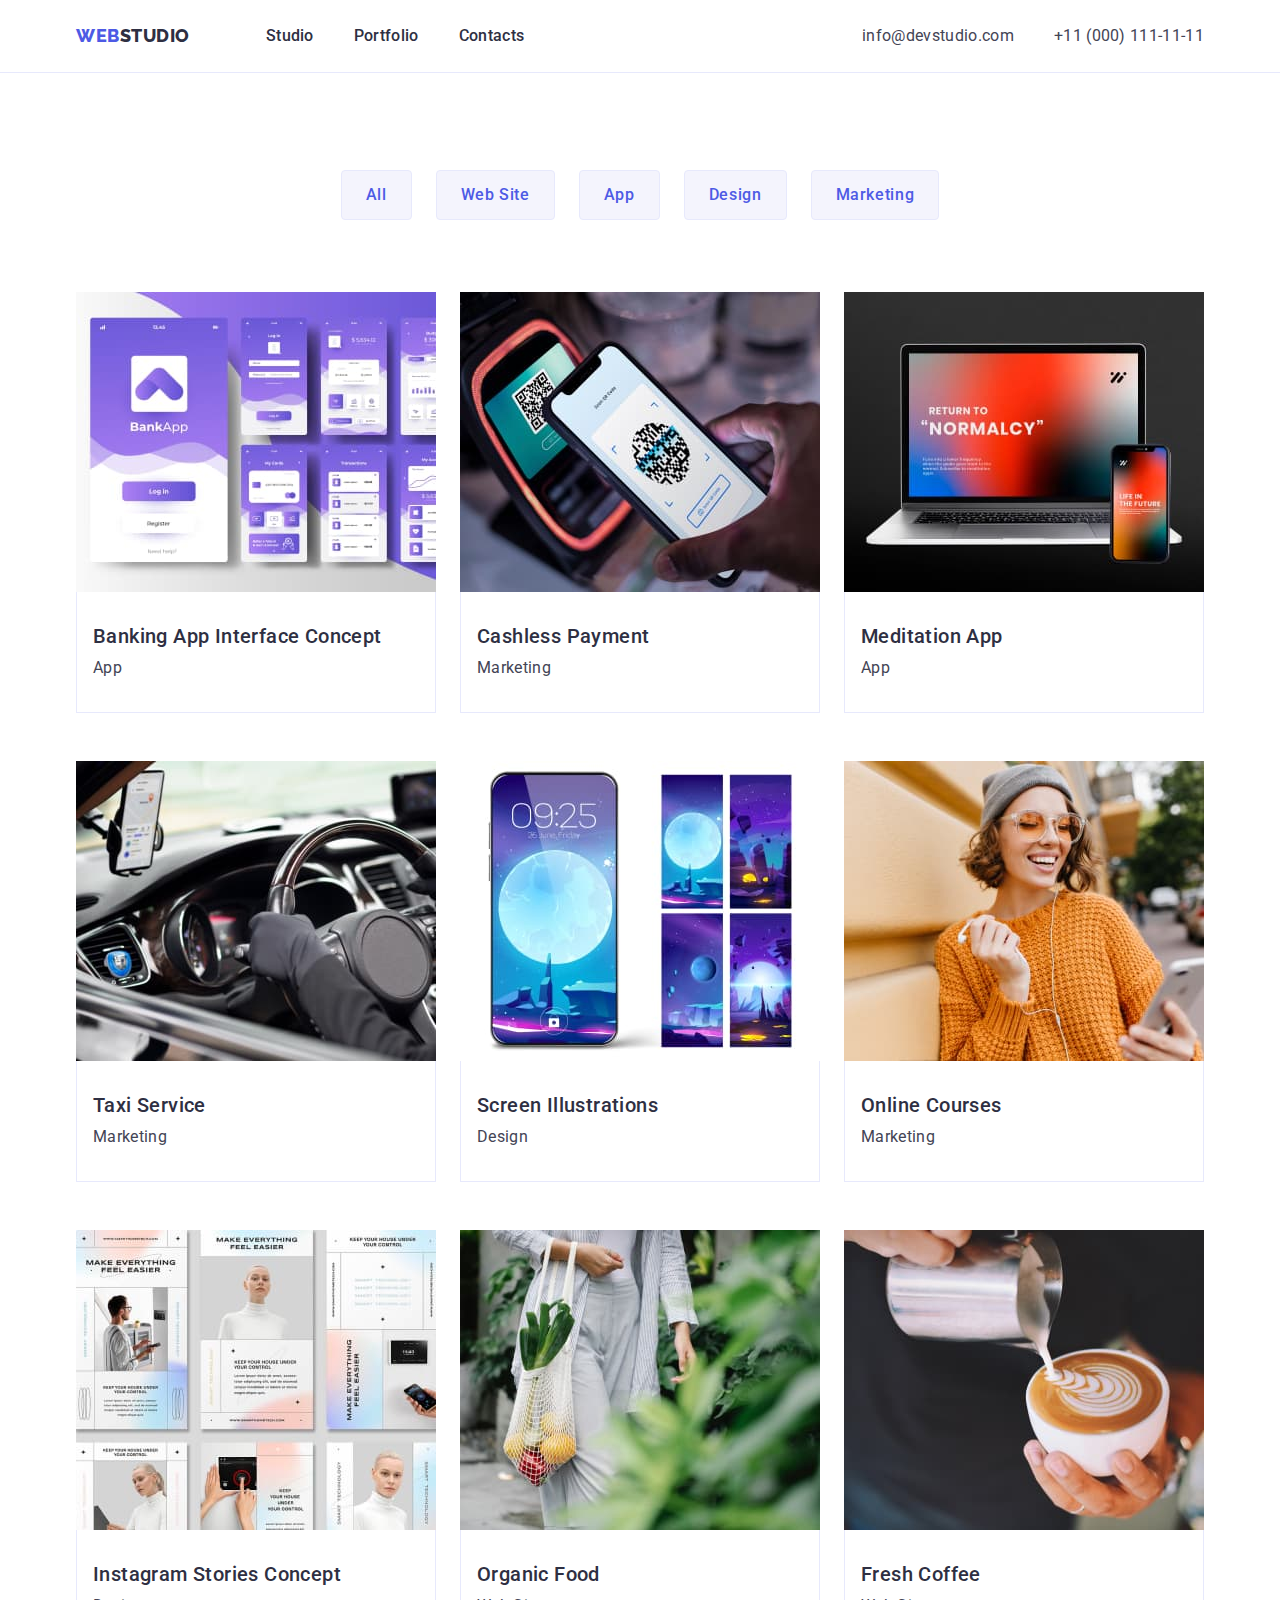
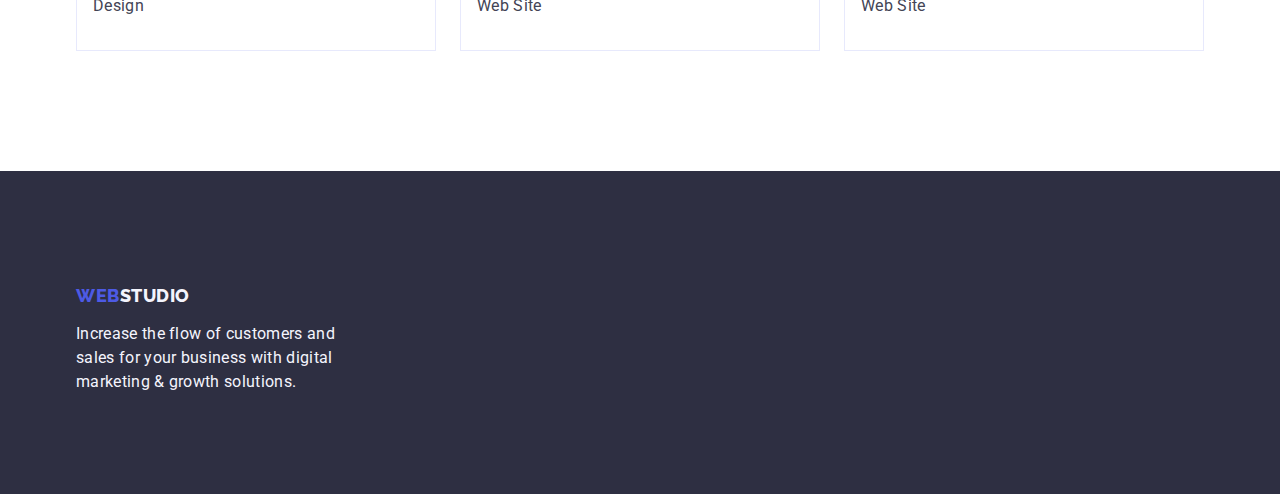
==== portfolio.html @ a6ac9566 "Initial commit" ====
<!DOCTYPE html>
<html lang="en">
  <head>
    <meta charset="UTF-8" />
    <meta name="viewport" content="width=device-width, initial-scale=1.0" />
    <title>WebStudio</title>
    <link rel="preconnect" href="https://fonts.googleapis.com" />
    <link rel="preconnect" href="https://fonts.gstatic.com" crossorigin />
    <link
      href="https://fonts.googleapis.com/css2?family=Raleway:wght@800&family=Roboto:wght@400;500;700;900&display=swap"
      rel="stylesheet"
    />
    <link
      rel="stylesheet"
      href="https://cdn.jsdelivr.net/npm/modern-normalize@2.0.0/modern-normalize.min.css"
    />
    <link rel="stylesheet" href="./css/styles.css" />
  </head>
  <body>
    <header class="header">
      <div class="container header-container">
        <nav class="header-navigation">
          <a href="./index.html" class="logo logo-header link"
            >Web<span class="studio">Studio</span></a
          >
          <ul class="list menu-nav">
            <li><a class="link menu" href="./index.html">Studio</a></li>
            <li><a class="link menu" href="./portfolio.html">Portfolio</a></li>
            <li><a class="link menu" href="">Contacts</a></li>
          </ul>
        </nav>
        <address class="address">
          <ul class="list contacts-list">
            <li>
              <a class="link address-info" href="mailto:info@devstudio.com">info@devstudio.com</a>
            </li>
            <li>
              <a class="link address-info" href="tel:+110001111111">+11 (000) 111-11-11</a>
            </li>
          </ul>
        </address>
      </div>
    </header>
    <main>
      <section class="portfolio">
        <div class="container">
          <h1 class="hidden">Filters</h1>
          <ul class="list list-button">
            <li><button type="button" class="portfolio-btn">All</button></li>
            <li><button type="button" class="portfolio-btn">Web Site</button></li>
            <li><button type="button" class="portfolio-btn">App</button></li>
            <li><button type="button" class="portfolio-btn">Design</button></li>
            <li><button type="button" class="portfolio-btn">Marketing</button></li>
          </ul>

          <ul class="list gallery-list">
            <li class="gallery-items">
              <a href="#" class="link">
                <img
                  src="./images/portfolio/img11.jpg"
                  alt="banking app"
                  width="360"
                  height="300"
                />
                <div class="gallery-content">
                  <h2 class="title">Banking App Interface Concept</h2>
                  <p class="subtitle">App</p>
                </div>
              </a>
            </li>
            <li class="gallery-items">
              <a href="#" class="link">
                <img
                  src="./images/portfolio/img12.jpg"
                  alt="cashless payment"
                  width="360"
                  height="300"
                />
                <div class="gallery-content">
                  <h2 class="title">Cashless Payment</h2>
                  <p class="subtitle">Marketing</p>
                </div>
              </a>
            </li>
            <li class="gallery-items">
              <a href="#" class="link">
                <img
                  src="./images/portfolio/img13.jpg"
                  alt="meditation app"
                  width="360"
                  height="300"
                />
                <div class="gallery-content">
                  <h2 class="title">Meditation App</h2>
                  <p class="subtitle">App</p>
                </div>
              </a>
            </li>
            <li class="gallery-items">
              <a href="#" class="link">
                <img
                  src="./images/portfolio/img14.jpg"
                  alt="taxi service"
                  width="360"
                  height="300"
                />
                <div class="gallery-content">
                  <h2 class="title">Taxi Service</h2>
                  <p class="subtitle">Marketing</p>
                </div>
              </a>
            </li>
            <li class="gallery-items">
              <a href="#" class="link">
                <img
                  src="./images/portfolio/img15.jpg"
                  alt="screen illustrations"
                  width="360"
                  height="300"
                />
                <div class="gallery-content">
                  <h2 class="title">Screen Illustrations</h2>
                  <p class="subtitle">Design</p>
                </div>
              </a>
            </li>
            <li class="gallery-items">
              <a href="#" class="link">
                <img
                  src="./images/portfolio/img16.jpg"
                  alt="online courses"
                  width="360"
                  height="300"
                />
                <div class="gallery-content">
                  <h2 class="title">Online Courses</h2>
                  <p class="subtitle">Marketing</p>
                </div>
              </a>
            </li>
            <li class="gallery-items">
              <a href="#" class="link">
                <img
                  src="./images/portfolio/img17.jpg"
                  alt="instagram concept"
                  width="360"
                  height="300"
                />
                <div class="gallery-content">
                  <h2 class="title">Instagram Stories Concept</h2>
                  <p class="subtitle">Design</p>
                </div>
              </a>
            </li>
            <li class="gallery-items">
              <a href="#" class="link">
                <img
                  src="./images/portfolio/img18.jpg"
                  alt="organic food"
                  width="360"
                  height="300"
                />
                <div class="gallery-content">
                  <h2 class="title">Organic Food</h2>
                  <p class="subtitle">Web Site</p>
                </div>
              </a>
            </li>
            <li class="gallery-items">
              <a href="#" class="link">
                <img src="./images/portfolio/img19.jpg" alt="coffee" width="360" height="300" />
                <div class="gallery-content">
                  <h2 class="title">Fresh Coffee</h2>
                  <p class="subtitle">Web Site</p>
                </div>
              </a>
            </li>
          </ul>
        </div>
      </section>
    </main>
    <footer class="footer">
      <div class="container">
        <a class="link logo logo-footer" href="./index.html"
          >Web<span class="studio-white">Studio</span>
        </a>
        <p class="footer-text">
          Increase the flow of customers and sales for your business with digital marketing & growth
          solutions.
        </p>
      </div>
    </footer>
  </body>
</html>
---- css/styles.css ----
:root {
    --global-font: "Roboto", sans-serif;
    --second-font: "Raleway", sans-serif;
    --global-text-color: #434455;
    --second-text-color: #2E2F42;
    --background-color-white: #fff;
    --background-color-grey: #F4F4FD;
    --global-color-blue: #4D5AE5;
    --active-button: #404BBF;
}

body {
    font-family: var(--global-font);
    font-size: 36px;
    line-height: 1.1;
    letter-spacing: 0.72px;
    background-color: var(--background-color-white);
    color: var(--global-text-color);
}

h1,
h2,
h3,
p {
    margin: 0;
}

ul,
ol {
    margin: 0;
    padding: 0;
}


img {
    display: block;
    max-width: 100%;
}

*,
*::before,
*::after {
    box-sizing: border-box;
}

.link {
    text-decoration: none;
}

.link:hover,
.link:focus {
    color: var(--active-button);
}

.list {
    list-style-type: none;
    padding: 0;
    margin: 0;
    gap: 24px;
}


.container {
    width: 1158px;
    margin: 0 auto;
    padding: 0 15px;
}

.section {
    padding: 120px 0;
}

/* ====== HEADER =======*/

.header{
    border-bottom: 1px solid var(--cornflower, #E7E9FC);
}

.header-container {
    display: flex;
    justify-content: space-between;
    align-items: center;
}


.header-navigation {
    display: flex;
    align-items: center;
}

.logo {
    font-family: var(--second-font);
    font-weight: 800;
    font-size: 18px;
    line-height: 1.17;
    letter-spacing: 0.54px;
    color: var(--global-color-blue);
    text-transform: uppercase;
}

.logo-header {
    margin-right: 76px;
    padding: 24px 0;
}

.studio {
    color: var(--second-text-color);
}


.menu-nav,
.contacts-list {
    display: flex;
    align-items: center;
    gap: 40px;
}


.menu {
    display: inline-block;
    font-family: var(--global-font);
    font-size: 16px;
    font-weight: 500;
    line-height: 1.5;
    letter-spacing: 0.32px;
    color: var(--second-text-color);
    padding: 24px 0;
}


.address {
    font-style: normal;
}

.address-info {
    display: inline-block;
    font-family: var(--global-font);
    font-size: 16px;
    font-weight: 400;
    line-height: 1.5;
    letter-spacing: 0.32px;
    color: var(--global-text-color);
    padding: 24px 0;
}


/* ====== HEADER =======*/

/* ====== HERO =======*/
.hero {
    background-color: var(--second-text-color);
    text-align: center;
    padding: 188px 0;
}

.hero-title {
    font-family: var(--global-font);
    font-size: 56px;
    font-weight: 700;
    line-height: 1.07;
    letter-spacing: 1.12px;
    color: var(--background-color-white);
    margin-bottom: 48px;
    max-width: 496px;
    margin-left: auto;
    margin-right: auto;
}


.hero-button {
    font-family: inherit;
    font-size: 16px;
    font-weight: 500;
    line-height: 1.5;
    letter-spacing: 0.64px;
    cursor: pointer;
    background-color: var(--global-color-blue);
    color: var(--background-color-white);
    padding: 16px 32px;
    border: none;
    border-radius: 4px;
    box-shadow: 0px 4px 4px 0px rgba(0, 0, 0, 0.15);
    min-width: 169px;
    display: block;
    margin-left: auto;
    margin-right: auto;
}

.hero-button:hover,
.hero-button:focus {
    background-color: var(--active-button);
}

/* ====== HERO =======*/

/* ====== SECTION =======*/


.hidden {
    position: absolute;
    width: 1px;
    height: 1px;
    margin: -1px;
    border: 0;
    padding: 0;

    white-space: nowrap;
    clip-path: inset(100%);
    clip: rect(0 0 0 0);
    overflow: hidden;
}


.features-list,
.caption-list,
.team-list {
    display: flex;
    justify-content: center;
    gap: 24px;
}

.features-items,
.team-list-item {
    flex-basis: calc((100% - 3 * 24px) / 4);
}

.title {
    font-family: var(--global-font);
    font-size: 20px;
    font-weight: 500;
    line-height: 1.2;
    letter-spacing: 0.4px;
    color: var(--second-text-color);
    margin-bottom: 8px;
}

.subtitle {
    font-family: var(--global-font);
    font-size: 16px;
    font-weight: 400;
    line-height: 1.5;
    letter-spacing: 0.32px;
    color: var(--global-text-color);
}

.caption {
    font-family: var(--global-font);
    font-size: 36px;
    font-weight: 700;
    line-height: 1.11;
    letter-spacing: 0.72px;
    color: var(--second-text-color);
    text-align: center;
    text-transform: capitalize;
    margin-bottom: 72px;
}

.caption-list-item {
    flex-basis: calc((100%-24px*2)/3);
}

.team-title {
    text-align: center;
    padding: 32px 0;
}

.background-team {
    background-color: var(--background-color-grey);
}

.background-team-photo {
    background-color: var(--background-color-white);
    border-radius: 0px 0px 4px 4px;
    box-shadow: 0px 2px 1px 0px rgba(46, 47, 66, 0.08), 0px 1px 1px 0px rgba(46, 47, 66, 0.16), 0px 1px 6px 0px rgba(46, 47, 66, 0.08);
}


/* ====== SECTION =======*/

/* ====== FOOTER =======*/
.footer {
    background-color: var(--second-text-color);
    padding: 100px 0;
}

.studio-white {
    color: var(--background-color-grey);
}

.footer-text {
    font-family: var(--global-font);
    font-size: 16px;
    font-weight: 400;
    line-height: 1.5;
    letter-spacing: 0.32px;
    color: var(--background-color-grey);
    max-width: 264px;
}


.logo-footer {
    display: inline-block;
    margin-bottom: 16px;
}


/* ====== FOOTER =======*/


/* ====== PORTFOLIO =======*/

.portfolio {
    padding: 96px 0 120px 0;
}

.portfolio-btn {
    font-family: inherit;
    font-size: 16px;
    font-weight: 500;
    line-height: 1.5;
    letter-spacing: 0.64px;
    cursor: pointer;
    background-color: var(--background-color-grey);
    color: var(--global-color-blue);
    padding: 12px 24px;
    border: 1px solid var(--cornflower, #E7E9FC);
    border-radius: 4px;
    min-width: 68px;
}

.portfolio-btn:hover,
.portfolio-btn:focus {
    background-color: var(--active-button);
    color: var(--background-color-white);
    box-shadow: 0px 2px 2px 0px rgba(0, 0, 0, 0.12), 0px 2px 1px 0px rgba(0, 0, 0, 0.08), 0px 3px 1px 0px rgba(0, 0, 0, 0.10);
    border: 1px solid transparent;
}

.list-button {
    display: flex;
    justify-content: center;
    column-gap: 24px;
    margin-bottom: 72px;
}


.gallery-list {
    display: flex;
    flex-wrap: wrap;
    justify-content: center;
    row-gap: 48px;
}

.gallery-items {
    width: calc((100% - 48px) / 3);
}


.gallery-content {
    border: 1px solid var(--cornflower, #E7E9FC);
    border-top: none;
    padding: 32px 16px;
}

/* ====== PORTFOLIO =======*/
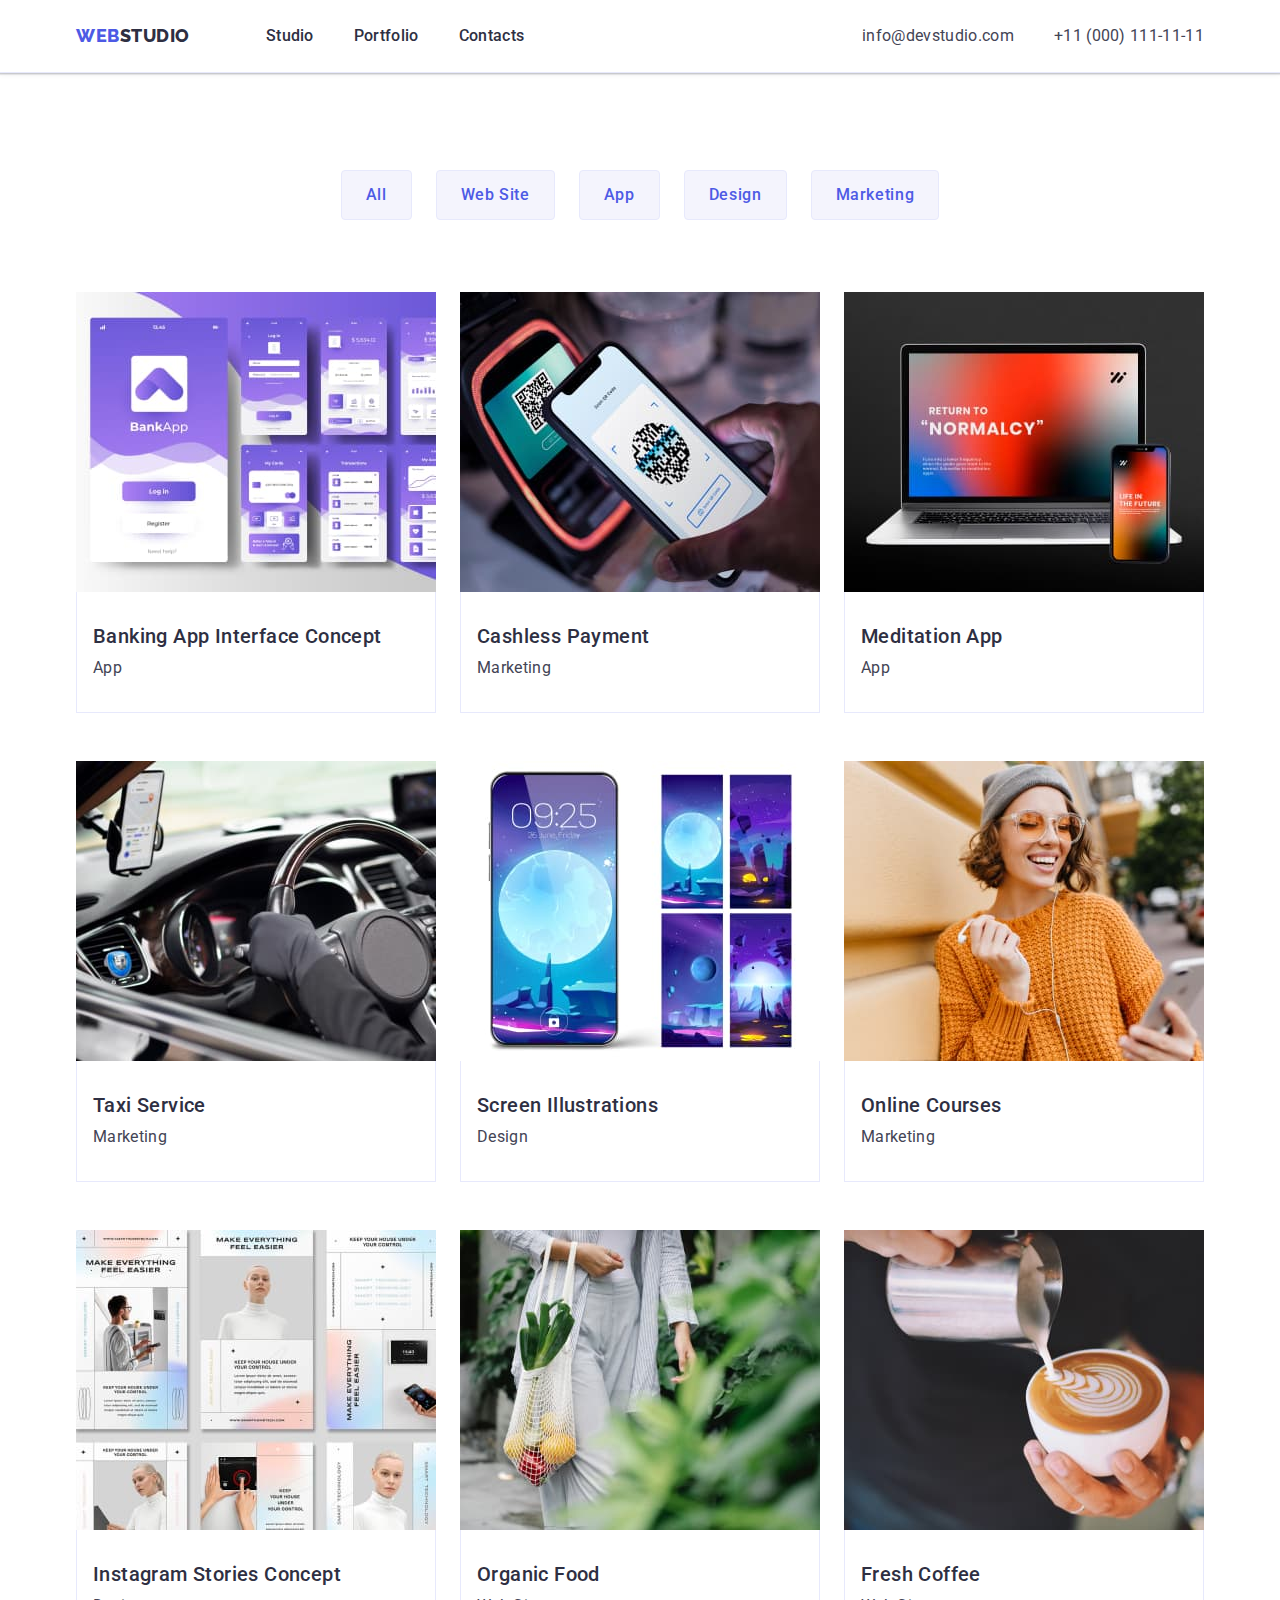
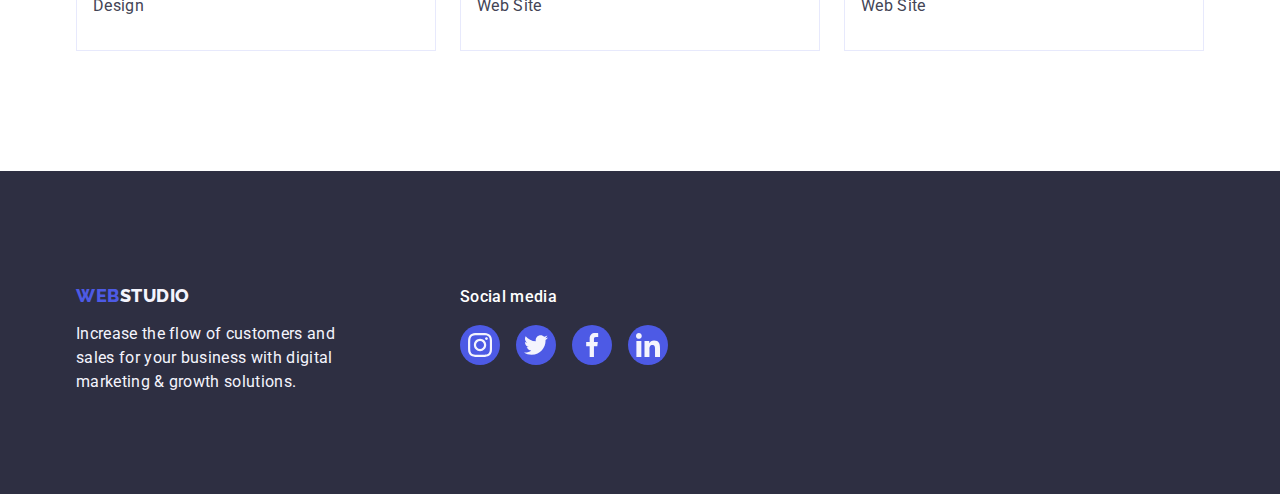
==== commit b67b0337: "fix 2" ====
--- a/portfolio.html
+++ b/portfolio.html
@@ -55,7 +55,7 @@
 
           <ul class="list gallery-list">
             <li class="gallery-items">
-              <a href="#" class="link">
+              <a href="#" class="link galery-link">
                 <img
                   src="./images/portfolio/img11.jpg"
                   alt="banking app"
@@ -69,7 +69,7 @@
               </a>
             </li>
             <li class="gallery-items">
-              <a href="#" class="link">
+              <a href="#" class="link galery-link">
                 <img
                   src="./images/portfolio/img12.jpg"
                   alt="cashless payment"
@@ -83,7 +83,7 @@
               </a>
             </li>
             <li class="gallery-items">
-              <a href="#" class="link">
+              <a href="#" class="link galery-link">
                 <img
                   src="./images/portfolio/img13.jpg"
                   alt="meditation app"
@@ -97,7 +97,7 @@
               </a>
             </li>
             <li class="gallery-items">
-              <a href="#" class="link">
+              <a href="#" class="link galery-link">
                 <img
                   src="./images/portfolio/img14.jpg"
                   alt="taxi service"
@@ -111,7 +111,7 @@
               </a>
             </li>
             <li class="gallery-items">
-              <a href="#" class="link">
+              <a href="#" class="link galery-link">
                 <img
                   src="./images/portfolio/img15.jpg"
                   alt="screen illustrations"
@@ -125,7 +125,7 @@
               </a>
             </li>
             <li class="gallery-items">
-              <a href="#" class="link">
+              <a href="#" class="link galery-link">
                 <img
                   src="./images/portfolio/img16.jpg"
                   alt="online courses"
@@ -139,7 +139,7 @@
               </a>
             </li>
             <li class="gallery-items">
-              <a href="#" class="link">
+              <a href="#" class="link galery-link">
                 <img
                   src="./images/portfolio/img17.jpg"
                   alt="instagram concept"
@@ -153,7 +153,7 @@
               </a>
             </li>
             <li class="gallery-items">
-              <a href="#" class="link">
+              <a href="#" class="link galery-link">
                 <img
                   src="./images/portfolio/img18.jpg"
                   alt="organic food"
@@ -167,7 +167,7 @@
               </a>
             </li>
             <li class="gallery-items">
-              <a href="#" class="link">
+              <a href="#" class="link galery-link">
                 <img src="./images/portfolio/img19.jpg" alt="coffee" width="360" height="300" />
                 <div class="gallery-content">
                   <h2 class="title">Fresh Coffee</h2>
@@ -181,13 +181,55 @@
     </main>
     <footer class="footer">
       <div class="container">
-        <a class="link logo logo-footer" href="./index.html"
-          >Web<span class="studio-white">Studio</span>
-        </a>
-        <p class="footer-text">
-          Increase the flow of customers and sales for your business with digital marketing & growth
-          solutions.
-        </p>
+        <div class="footer-blocks">
+          <div class="footer-first-block">
+            <a class="link logo logo-footer" href="./index.html"
+              >Web<span class="studio-white">Studio</span>
+            </a>
+            <p class="footer-text">
+              Increase the flow of customers and sales for your business with digital marketing &
+              growth solutions.
+            </p>
+          </div>
+          <div class="footer-second-block">
+            <p class="footer-social-text">Social media</p>
+            <ul class="list footer-list">
+              <li class="footer-item">
+                <a class="footer-icon" href="">
+                  <svg
+                    class="footer-social-icon"
+                    width="24"
+                    height="24"
+                    aria-label="Instagram icon"
+                  >
+                    <use href="./images/icons.svg#icon-instagram-icon"></use>
+                  </svg>
+                </a>
+              </li>
+              <li class="footer-item">
+                <a class="footer-icon" href="">
+                  <svg class="footer-social-icon" width="24" height="24" aria-label="Twitter icon">
+                    <use href="./images/icons.svg#icon-twitter-icon"></use>
+                  </svg>
+                </a>
+              </li>
+              <li class="footer-item">
+                <a class="footer-icon" href="">
+                  <svg class="footer-social-icon" width="24" height="24" aria-label="Facebook icon">
+                    <use href="./images/icons.svg#icon-facebook-icon"></use>
+                  </svg>
+                </a>
+              </li>
+              <li class="footer-item">
+                <a class="footer-icon" href="">
+                  <svg class="footer-social-icon" width="24" height="24" aria-label="Linkedin icon">
+                    <use href="./images/icons.svg#icon-linkedin-icon"></use>
+                  </svg>
+                </a>
+              </li>
+            </ul>
+          </div>
+        </div>
       </div>
     </footer>
   </body>
--- a/css/styles.css
+++ b/css/styles.css
@@ -1,365 +1,504 @@
 :root {
-    --global-font: "Roboto", sans-serif;
-    --second-font: "Raleway", sans-serif;
-    --global-text-color: #434455;
-    --second-text-color: #2E2F42;
-    --background-color-white: #fff;
-    --background-color-grey: #F4F4FD;
-    --global-color-blue: #4D5AE5;
-    --active-button: #404BBF;
+  --global-font: 'Roboto', sans-serif;
+  --second-font: 'Raleway', sans-serif;
+  --global-text-color: #434455;
+  --second-text-color: #2e2f42;
+  --background-color-white: #fff;
+  --background-color-grey: #f4f4fd;
+  --global-color-blue: #4d5ae5;
+  --active-button: #404bbf;
+  --cornflower: #e7e9fc;
+  --lightslate: #8e8f99;
+  --green: #31d0aa;
 }
 
 body {
-    font-family: var(--global-font);
-    font-size: 36px;
-    line-height: 1.1;
-    letter-spacing: 0.72px;
-    background-color: var(--background-color-white);
-    color: var(--global-text-color);
+  font-family: var(--global-font);
+  font-size: 36px;
+  line-height: 1.1;
+  letter-spacing: 0.72px;
+  background-color: var(--background-color-white);
+  color: var(--global-text-color);
 }
 
 h1,
 h2,
 h3,
 p {
-    margin: 0;
+  margin: 0;
 }
 
 ul,
 ol {
-    margin: 0;
-    padding: 0;
-}
-
+  margin: 0;
+  padding: 0;
+}
 
 img {
-    display: block;
-    max-width: 100%;
+  display: block;
+  max-width: 100%;
 }
 
 *,
 *::before,
 *::after {
-    box-sizing: border-box;
+  box-sizing: border-box;
 }
 
 .link {
-    text-decoration: none;
+  text-decoration: none;
 }
 
 .link:hover,
 .link:focus {
-    color: var(--active-button);
+  color: var(--active-button);
 }
 
 .list {
-    list-style-type: none;
-    padding: 0;
-    margin: 0;
-    gap: 24px;
-}
-
+  list-style-type: none;
+  padding: 0;
+  margin: 0;
+  gap: 24px;
+}
 
 .container {
-    width: 1158px;
-    margin: 0 auto;
-    padding: 0 15px;
+  width: 1158px;
+  margin: 0 auto;
+  padding: 0 15px;
 }
 
 .section {
-    padding: 120px 0;
+  padding: 120px 0;
 }
 
 /* ====== HEADER =======*/
 
-.header{
-    border-bottom: 1px solid var(--cornflower, #E7E9FC);
+.header {
+  border-bottom: 1px solid var(--cornflower);
+  box-shadow: 0px 2px 1px rgba(46, 47, 66, 0.08), 0px 1px 1px rgba(46, 47, 66, 0.16),
+    0px 1px 6px rgba(46, 47, 66, 0.08);
 }
 
 .header-container {
-    display: flex;
-    justify-content: space-between;
-    align-items: center;
-}
-
+  display: flex;
+  justify-content: space-between;
+  align-items: center;
+}
 
 .header-navigation {
-    display: flex;
-    align-items: center;
+  display: flex;
+  align-items: center;
 }
 
 .logo {
-    font-family: var(--second-font);
-    font-weight: 800;
-    font-size: 18px;
-    line-height: 1.17;
-    letter-spacing: 0.54px;
-    color: var(--global-color-blue);
-    text-transform: uppercase;
+  font-family: var(--second-font);
+  font-weight: 800;
+  font-size: 18px;
+  line-height: 1.17;
+  letter-spacing: 0.54px;
+  color: var(--global-color-blue);
+  text-transform: uppercase;
 }
 
 .logo-header {
-    margin-right: 76px;
-    padding: 24px 0;
+  margin-right: 76px;
+  padding: 24px 0;
 }
 
 .studio {
-    color: var(--second-text-color);
-}
-
+  color: var(--second-text-color);
+}
 
 .menu-nav,
 .contacts-list {
-    display: flex;
-    align-items: center;
-    gap: 40px;
-}
-
+  display: flex;
+  align-items: center;
+  gap: 40px;
+}
 
 .menu {
-    display: inline-block;
-    font-family: var(--global-font);
-    font-size: 16px;
-    font-weight: 500;
-    line-height: 1.5;
-    letter-spacing: 0.32px;
-    color: var(--second-text-color);
-    padding: 24px 0;
-}
-
+  display: inline-block;
+  font-family: var(--global-font);
+  font-size: 16px;
+  font-weight: 500;
+  line-height: 1.5;
+  letter-spacing: 0.32px;
+  color: var(--second-text-color);
+  padding: 24px 0;
+}
+
+/* .menu::after {
+  content: '';
+  display: block;
+  width: 48px;
+  height: 4px;
+  background-color: var(--active-button);
+} */
 
 .address {
-    font-style: normal;
+  font-style: normal;
 }
 
 .address-info {
-    display: inline-block;
-    font-family: var(--global-font);
-    font-size: 16px;
-    font-weight: 400;
-    line-height: 1.5;
-    letter-spacing: 0.32px;
-    color: var(--global-text-color);
-    padding: 24px 0;
-}
-
+  display: inline-block;
+  font-family: var(--global-font);
+  font-size: 16px;
+  font-weight: 400;
+  line-height: 1.5;
+  letter-spacing: 0.32px;
+  color: var(--global-text-color);
+  padding: 24px 0;
+}
 
 /* ====== HEADER =======*/
 
 /* ====== HERO =======*/
 .hero {
-    background-color: var(--second-text-color);
-    text-align: center;
-    padding: 188px 0;
+  background-color: var(--second-text-color);
+  text-align: center;
+  padding: 188px 0;
 }
 
 .hero-title {
-    font-family: var(--global-font);
-    font-size: 56px;
-    font-weight: 700;
-    line-height: 1.07;
-    letter-spacing: 1.12px;
-    color: var(--background-color-white);
-    margin-bottom: 48px;
-    max-width: 496px;
-    margin-left: auto;
-    margin-right: auto;
-}
-
+  font-family: var(--global-font);
+  font-size: 56px;
+  font-weight: 700;
+  line-height: 1.07;
+  letter-spacing: 1.12px;
+  color: var(--background-color-white);
+  margin-bottom: 48px;
+  max-width: 496px;
+  margin-left: auto;
+  margin-right: auto;
+}
 
 .hero-button {
-    font-family: inherit;
-    font-size: 16px;
-    font-weight: 500;
-    line-height: 1.5;
-    letter-spacing: 0.64px;
-    cursor: pointer;
-    background-color: var(--global-color-blue);
-    color: var(--background-color-white);
-    padding: 16px 32px;
-    border: none;
-    border-radius: 4px;
-    box-shadow: 0px 4px 4px 0px rgba(0, 0, 0, 0.15);
-    min-width: 169px;
-    display: block;
-    margin-left: auto;
-    margin-right: auto;
+  font-family: inherit;
+  font-size: 16px;
+  font-weight: 500;
+  line-height: 1.5;
+  letter-spacing: 0.64px;
+  cursor: pointer;
+  background-color: var(--global-color-blue);
+  color: var(--background-color-white);
+  padding: 16px 32px;
+  border: none;
+  border-radius: 4px;
+  box-shadow: 0px 4px 4px 0px rgba(0, 0, 0, 0.15);
+  min-width: 169px;
+  display: block;
+  margin-left: auto;
+  margin-right: auto;
 }
 
 .hero-button:hover,
 .hero-button:focus {
-    background-color: var(--active-button);
+  background-color: var(--active-button);
+}
+
+.background-hero {
+  max-width: 1440px;
+  margin: 0 auto;
+  background-image: linear-gradient(rgba(46, 47, 66, 0.7), rgba(46, 47, 66, 0.7)),
+    url(../images/background/people-office.jpg);
+  background-repeat: no-repeat;
+  background-position: center;
+  background-size: cover;
 }
 
 /* ====== HERO =======*/
 
 /* ====== SECTION =======*/
 
-
 .hidden {
-    position: absolute;
-    width: 1px;
-    height: 1px;
-    margin: -1px;
-    border: 0;
-    padding: 0;
-
-    white-space: nowrap;
-    clip-path: inset(100%);
-    clip: rect(0 0 0 0);
-    overflow: hidden;
-}
-
+  position: absolute;
+  width: 1px;
+  height: 1px;
+  margin: -1px;
+  border: 0;
+  padding: 0;
+
+  white-space: nowrap;
+  clip-path: inset(100%);
+  clip: rect(0 0 0 0);
+  overflow: hidden;
+}
 
 .features-list,
 .caption-list,
-.team-list {
-    display: flex;
-    justify-content: center;
-    gap: 24px;
+.team-list,
+.customers-list {
+  display: flex;
+  justify-content: center;
+  gap: 24px;
 }
 
 .features-items,
 .team-list-item {
-    flex-basis: calc((100% - 3 * 24px) / 4);
+  flex-basis: calc((100% - 3 * 24px) / 4);
+}
+
+.second-section-icon {
+  background-color: var(--background-color-grey);
+  display: flex;
+  justify-content: center;
+  align-items: center;
+  height: 112px;
+  margin-bottom: 8px;
+  border-radius: 4px;
 }
 
 .title {
-    font-family: var(--global-font);
-    font-size: 20px;
-    font-weight: 500;
-    line-height: 1.2;
-    letter-spacing: 0.4px;
-    color: var(--second-text-color);
-    margin-bottom: 8px;
+  font-family: var(--global-font);
+  font-size: 20px;
+  font-weight: 500;
+  line-height: 1.2;
+  letter-spacing: 0.4px;
+  color: var(--second-text-color);
+  margin-bottom: 8px;
 }
 
 .subtitle {
-    font-family: var(--global-font);
-    font-size: 16px;
-    font-weight: 400;
-    line-height: 1.5;
-    letter-spacing: 0.32px;
-    color: var(--global-text-color);
+  font-family: var(--global-font);
+  font-size: 16px;
+  font-weight: 400;
+  line-height: 1.5;
+  letter-spacing: 0.32px;
+  color: var(--global-text-color);
 }
 
 .caption {
-    font-family: var(--global-font);
-    font-size: 36px;
-    font-weight: 700;
-    line-height: 1.11;
-    letter-spacing: 0.72px;
-    color: var(--second-text-color);
-    text-align: center;
-    text-transform: capitalize;
-    margin-bottom: 72px;
+  font-family: var(--global-font);
+  font-size: 36px;
+  font-weight: 700;
+  line-height: 1.11;
+  letter-spacing: 0.72px;
+  color: var(--second-text-color);
+  text-align: center;
+  text-transform: capitalize;
+  margin-bottom: 72px;
 }
 
 .caption-list-item {
-    flex-basis: calc((100%-24px*2)/3);
+  flex-basis: calc((100%-24px * 2) / 3);
 }
 
 .team-title {
-    text-align: center;
-    padding: 32px 0;
+  text-align: center;
+  padding: 32px 0;
 }
 
 .background-team {
-    background-color: var(--background-color-grey);
+  background-color: var(--background-color-grey);
 }
 
 .background-team-photo {
-    background-color: var(--background-color-white);
-    border-radius: 0px 0px 4px 4px;
-    box-shadow: 0px 2px 1px 0px rgba(46, 47, 66, 0.08), 0px 1px 1px 0px rgba(46, 47, 66, 0.16), 0px 1px 6px 0px rgba(46, 47, 66, 0.08);
-}
-
+  background-color: var(--background-color-white);
+  border-radius: 0px 0px 4px 4px;
+  box-shadow: 0px 2px 1px 0px rgba(46, 47, 66, 0.08), 0px 1px 1px 0px rgba(46, 47, 66, 0.16),
+    0px 1px 6px 0px rgba(46, 47, 66, 0.08);
+}
+
+.team-icon-list {
+  display: flex;
+  gap: 24px;
+  justify-content: center;
+  align-items: center;
+  margin-top: 8px;
+}
+
+.team-icon-item {
+  width: 40px;
+  height: 40px;
+}
+
+.team-icon-link {
+  display: flex;
+  justify-content: center;
+  align-items: center;
+  width: 100%;
+  height: 100%;
+  border-radius: 50%;
+  background-color: var(--global-color-blue);
+  fill: var(--background-color-grey);
+}
+
+.team-icon-link:hover,
+.team-icon-link:focus {
+  background-color: var(--active-button);
+}
+
+/* .social-icon {
+} */
+
+.customers-link {
+  width: 100%;
+  height: 100%;
+  display: flex;
+  border-radius: 4px;
+  border: 1px solid var(--lightslate);
+  justify-content: center;
+  align-items: center;
+  color: var(--lightslate);
+}
+
+.customers-item {
+  width: calc((100% - 5 * 24px) / 6);
+  height: 88px;
+}
+
+.customers-icon {
+  fill: currentColor;
+}
+
+.customers-link:hover,
+.customers-link:focus {
+  border: 1px solid var(--active-button);
+  color: var(--active-button);
+}
 
 /* ====== SECTION =======*/
 
 /* ====== FOOTER =======*/
 .footer {
-    background-color: var(--second-text-color);
-    padding: 100px 0;
+  background-color: var(--second-text-color);
+  padding: 100px 0;
 }
 
 .studio-white {
-    color: var(--background-color-grey);
+  color: var(--background-color-grey);
 }
 
 .footer-text {
-    font-family: var(--global-font);
-    font-size: 16px;
-    font-weight: 400;
-    line-height: 1.5;
-    letter-spacing: 0.32px;
-    color: var(--background-color-grey);
-    max-width: 264px;
-}
-
+  font-family: var(--global-font);
+  font-size: 16px;
+  font-weight: 400;
+  line-height: 1.5;
+  letter-spacing: 0.32px;
+  color: var(--background-color-grey);
+  max-width: 264px;
+}
 
 .logo-footer {
-    display: inline-block;
-    margin-bottom: 16px;
-}
-
+  display: inline-block;
+  margin-bottom: 16px;
+}
+
+.footer-blocks {
+  display: flex;
+  align-items: baseline;
+}
+
+.footer-first-block {
+  margin-right: 120px;
+}
+
+.footer-second-block {
+}
+
+.footer-social-text {
+  font-family: var(--global-font);
+  font-size: 16px;
+  font-weight: 500;
+  line-height: 1.5;
+  letter-spacing: 0.32px;
+  color: var(--background-color-white);
+  margin-bottom: 16px;
+}
+
+.footer-list {
+  display: flex;
+  gap: 16px;
+}
+
+.footer-item {
+  width: 40px;
+  height: 40px;
+}
+
+.footer-icon {
+  display: flex;
+  align-items: center;
+  justify-content: center;
+  width: 100%;
+  height: 100%;
+  background-color: var(--global-color-blue);
+  border-radius: 50%;
+}
+
+.footer-icon:hover,
+.footer-icon:focus {
+  background-color: var(--green);
+}
+
+.footer-social-icon {
+  fill: var(--background-color-grey);
+}
 
 /* ====== FOOTER =======*/
 
-
 /* ====== PORTFOLIO =======*/
 
 .portfolio {
-    padding: 96px 0 120px 0;
+  padding: 96px 0 120px 0;
 }
 
 .portfolio-btn {
-    font-family: inherit;
-    font-size: 16px;
-    font-weight: 500;
-    line-height: 1.5;
-    letter-spacing: 0.64px;
-    cursor: pointer;
-    background-color: var(--background-color-grey);
-    color: var(--global-color-blue);
-    padding: 12px 24px;
-    border: 1px solid var(--cornflower, #E7E9FC);
-    border-radius: 4px;
-    min-width: 68px;
+  font-family: inherit;
+  font-size: 16px;
+  font-weight: 500;
+  line-height: 1.5;
+  letter-spacing: 0.64px;
+  cursor: pointer;
+  background-color: var(--background-color-grey);
+  color: var(--global-color-blue);
+  padding: 12px 24px;
+  border: 1px solid var(--cornflower);
+  border-radius: 4px;
+  min-width: 68px;
 }
 
 .portfolio-btn:hover,
 .portfolio-btn:focus {
-    background-color: var(--active-button);
-    color: var(--background-color-white);
-    box-shadow: 0px 2px 2px 0px rgba(0, 0, 0, 0.12), 0px 2px 1px 0px rgba(0, 0, 0, 0.08), 0px 3px 1px 0px rgba(0, 0, 0, 0.10);
-    border: 1px solid transparent;
+  background-color: var(--active-button);
+  color: var(--background-color-white);
+  box-shadow: 0px 2px 2px 0px rgba(0, 0, 0, 0.12), 0px 2px 1px 0px rgba(0, 0, 0, 0.08),
+    0px 3px 1px 0px rgba(0, 0, 0, 0.1);
+  border: 1px solid transparent;
 }
 
 .list-button {
-    display: flex;
-    justify-content: center;
-    column-gap: 24px;
-    margin-bottom: 72px;
-}
-
+  display: flex;
+  justify-content: center;
+  column-gap: 24px;
+  margin-bottom: 72px;
+}
 
 .gallery-list {
-    display: flex;
-    flex-wrap: wrap;
-    justify-content: center;
-    row-gap: 48px;
+  display: flex;
+  flex-wrap: wrap;
+  justify-content: center;
+  row-gap: 48px;
 }
 
 .gallery-items {
-    width: calc((100% - 48px) / 3);
-}
-
+  width: calc((100% - 48px) / 3);
+}
 
 .gallery-content {
-    border: 1px solid var(--cornflower, #E7E9FC);
-    border-top: none;
-    padding: 32px 16px;
+  border: 1px solid var(--cornflower);
+  border-top: none;
+  padding: 32px 16px;
+}
+
+.galery-link {
+  display: block;
+}
+
+.galery-link:hover,
+.galery-link:focus {
+  box-shadow: 0px 1px 6px rgba(46, 47, 66, 0.08), 0px 1px 1px rgba(46, 47, 66, 0.16),
+    0px 2px 1px rgba(46, 47, 66, 0.08);
 }
 
 /* ====== PORTFOLIO =======*/
